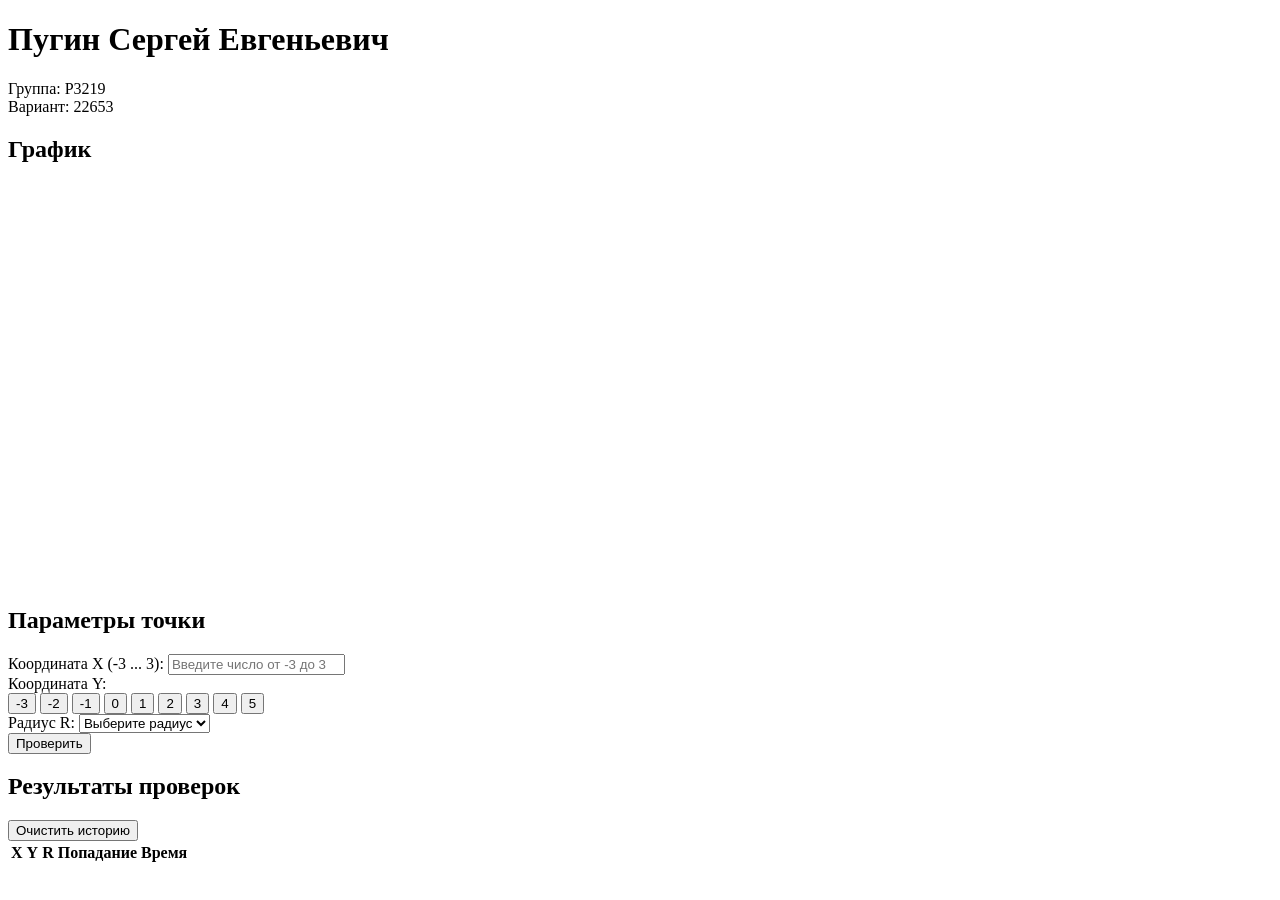
==== 3_Web/lab1/src/index.html @ e9182928 "Move index.html to lab1 directory structure" ====
<!doctype html>
<html lang="ru">
  <head>
    <meta charset="UTF-8" />
    <meta name="viewport" content="width=device-width, initial-scale=1.0" />
    <title>Лабораторная работа №1 | Веб-программирование</title>
    <link rel="stylesheet" href="assets/css/style.css" />
    <!--<style>
        /* TODO: сюда нужно будет добавить стили, если надо строго по ТЗ */
    </style>-->
    <script type="module" src="assets/js/main.js"></script>
  </head>
  <body>
    <header id="header">
      <h1 class="author">Пугин Сергей Евгеньевич</h1>
      <div class="group">Группа: P3219</div>
      <div class="var">Вариант: 22653</div>
    </header>

    <main class="content">
      <section class="card graph">
        <h2>График</h2>
        <canvas id="graph" width="400" height="400">
          В вашем браузере Canvas не поддерживается
        </canvas>
      </section>

      <section class="card points">
        <h2>Параметры точки</h2>
        <form id="point-form" novalidate>
          <div class="form-row x">
            <label for="x-val">Координата X (-3 ... 3):</label>
            <input
              type="text"
              id="x-val"
              name="x"
              placeholder="Введите число от -3 до 3"
              autocomplete="off"
            />
          </div>
          <div class="form-row y">
            <label>Координата Y:</label>
            <div class="buttons-row">
              <button type="button" class="y-btn" value="-3">-3</button>
              <button type="button" class="y-btn" value="-2">-2</button>
              <button type="button" class="y-btn" value="-1">-1</button>
              <button type="button" class="y-btn" value="0">0</button>
              <button type="button" class="y-btn" value="1">1</button>
              <button type="button" class="y-btn" value="2">2</button>
              <button type="button" class="y-btn" value="3">3</button>
              <button type="button" class="y-btn" value="4">4</button>
              <button type="button" class="y-btn" value="5">5</button>
            </div>
            <input type="hidden" id="y-val" name="y" value="" />
          </div>
          <div class="form-row r">
            <label for="r-val">Радиус R:</label>
            <select id="r-val" name="r">
              <option value="" disabled selected>Выберите радиус</option>
              <option value="1">1</option>
              <option value="2">2</option>
              <option value="3">3</option>
              <option value="4">4</option>
              <option value="5">5</option>
            </select>
          </div>

          <div id="error-box" class="error"></div>

          <button type="submit" class="submit-btn">Проверить</button>
        </form>
      </section>
    </main>

    <section class="results">
      <div class="toolbar">
        <h2>Результаты проверок</h2>
        <button type="button" id="clear-btn">Очистить историю</button>
      </div>

      <table>
        <thead>
          <tr>
            <th>X</th>
            <th>Y</th>
            <th>R</th>
            <th>Попадание</th>
            <th>Время </th>
          </tr>
        </thead>
        <tbody id="history"></tbody>
      </table>
    </section>
  </body>
</html>
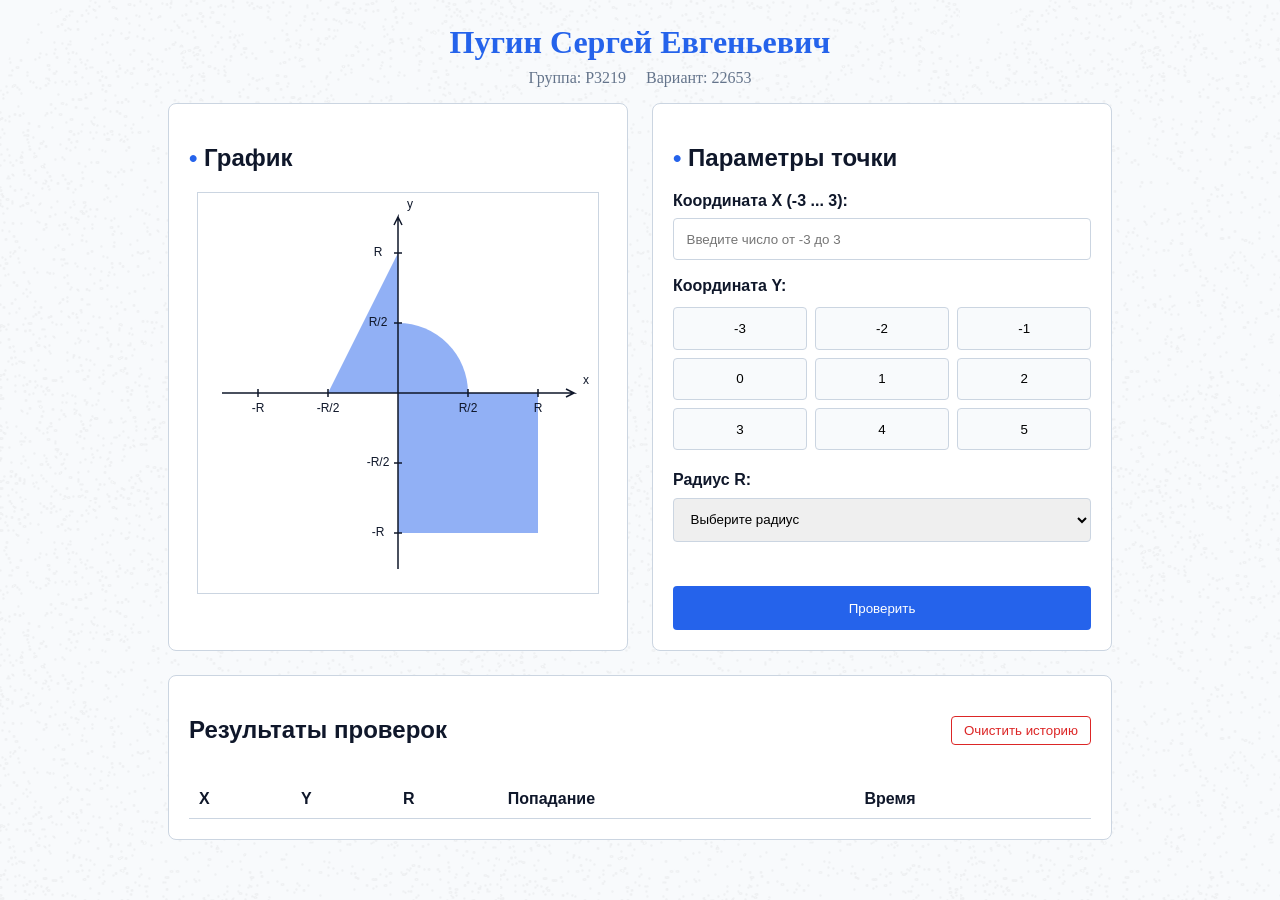
==== commit 1d6b14fd: "style: auto-format via `.editorconfig` [skip ci]" ====
--- a/3_Web/lab1/src/index.html
+++ b/3_Web/lab1/src/index.html
@@ -1,95 +1,92 @@
 <!doctype html>
 <html lang="ru">
-  <head>
-    <meta charset="UTF-8" />
-    <meta name="viewport" content="width=device-width, initial-scale=1.0" />
-    <title>Лабораторная работа №1 | Веб-программирование</title>
-    <link rel="stylesheet" href="assets/css/style.css" />
-    <!--<style>
+
+<head>
+  <meta charset="UTF-8" />
+  <meta name="viewport" content="width=device-width, initial-scale=1.0" />
+  <title>Лабораторная работа №1 | Веб-программирование</title>
+  <link rel="stylesheet" href="assets/css/style.css" />
+  <!--<style>
         /* TODO: сюда нужно будет добавить стили, если надо строго по ТЗ */
     </style>-->
-    <script type="module" src="assets/js/main.js"></script>
-  </head>
-  <body>
-    <header id="header">
-      <h1 class="author">Пугин Сергей Евгеньевич</h1>
-      <div class="group">Группа: P3219</div>
-      <div class="var">Вариант: 22653</div>
-    </header>
+  <script type="module" src="assets/js/main.js"></script>
+</head>
 
-    <main class="content">
-      <section class="card graph">
-        <h2>График</h2>
-        <canvas id="graph" width="400" height="400">
-          В вашем браузере Canvas не поддерживается
-        </canvas>
-      </section>
+<body>
+  <header id="header">
+    <h1 class="author">Пугин Сергей Евгеньевич</h1>
+    <div class="group">Группа: P3219</div>
+    <div class="var">Вариант: 22653</div>
+  </header>
 
-      <section class="card points">
-        <h2>Параметры точки</h2>
-        <form id="point-form" novalidate>
-          <div class="form-row x">
-            <label for="x-val">Координата X (-3 ... 3):</label>
-            <input
-              type="text"
-              id="x-val"
-              name="x"
-              placeholder="Введите число от -3 до 3"
-              autocomplete="off"
-            />
+  <main class="content">
+    <section class="card graph">
+      <h2>График</h2>
+      <canvas id="graph" width="400" height="400">
+        В вашем браузере Canvas не поддерживается
+      </canvas>
+    </section>
+
+    <section class="card points">
+      <h2>Параметры точки</h2>
+      <form id="point-form" novalidate>
+        <div class="form-row x">
+          <label for="x-val">Координата X (-3 ... 3):</label>
+          <input type="text" id="x-val" name="x" placeholder="Введите число от -3 до 3" autocomplete="off" />
+        </div>
+        <div class="form-row y">
+          <label>Координата Y:</label>
+          <div class="buttons-row">
+            <button type="button" class="y-btn" value="-3">-3</button>
+            <button type="button" class="y-btn" value="-2">-2</button>
+            <button type="button" class="y-btn" value="-1">-1</button>
+            <button type="button" class="y-btn" value="0">0</button>
+            <button type="button" class="y-btn" value="1">1</button>
+            <button type="button" class="y-btn" value="2">2</button>
+            <button type="button" class="y-btn" value="3">3</button>
+            <button type="button" class="y-btn" value="4">4</button>
+            <button type="button" class="y-btn" value="5">5</button>
           </div>
-          <div class="form-row y">
-            <label>Координата Y:</label>
-            <div class="buttons-row">
-              <button type="button" class="y-btn" value="-3">-3</button>
-              <button type="button" class="y-btn" value="-2">-2</button>
-              <button type="button" class="y-btn" value="-1">-1</button>
-              <button type="button" class="y-btn" value="0">0</button>
-              <button type="button" class="y-btn" value="1">1</button>
-              <button type="button" class="y-btn" value="2">2</button>
-              <button type="button" class="y-btn" value="3">3</button>
-              <button type="button" class="y-btn" value="4">4</button>
-              <button type="button" class="y-btn" value="5">5</button>
-            </div>
-            <input type="hidden" id="y-val" name="y" value="" />
-          </div>
-          <div class="form-row r">
-            <label for="r-val">Радиус R:</label>
-            <select id="r-val" name="r">
-              <option value="" disabled selected>Выберите радиус</option>
-              <option value="1">1</option>
-              <option value="2">2</option>
-              <option value="3">3</option>
-              <option value="4">4</option>
-              <option value="5">5</option>
-            </select>
-          </div>
+          <input type="hidden" id="y-val" name="y" value="" />
+        </div>
+        <div class="form-row r">
+          <label for="r-val">Радиус R:</label>
+          <select id="r-val" name="r">
+            <option value="" disabled selected>Выберите радиус</option>
+            <option value="1">1</option>
+            <option value="2">2</option>
+            <option value="3">3</option>
+            <option value="4">4</option>
+            <option value="5">5</option>
+          </select>
+        </div>
 
-          <div id="error-box" class="error"></div>
+        <div id="error-box" class="error"></div>
 
-          <button type="submit" class="submit-btn">Проверить</button>
-        </form>
-      </section>
-    </main>
+        <button type="submit" class="submit-btn">Проверить</button>
+      </form>
+    </section>
+  </main>
 
-    <section class="results">
-      <div class="toolbar">
-        <h2>Результаты проверок</h2>
-        <button type="button" id="clear-btn">Очистить историю</button>
-      </div>
+  <section class="results">
+    <div class="toolbar">
+      <h2>Результаты проверок</h2>
+      <button type="button" id="clear-btn">Очистить историю</button>
+    </div>
 
-      <table>
-        <thead>
-          <tr>
-            <th>X</th>
-            <th>Y</th>
-            <th>R</th>
-            <th>Попадание</th>
-            <th>Время </th>
-          </tr>
-        </thead>
-        <tbody id="history"></tbody>
-      </table>
-    </section>
-  </body>
+    <table>
+      <thead>
+        <tr>
+          <th>X</th>
+          <th>Y</th>
+          <th>R</th>
+          <th>Попадание</th>
+          <th>Время </th>
+        </tr>
+      </thead>
+      <tbody id="history"></tbody>
+    </table>
+  </section>
+</body>
+
 </html>
--- a/3_Web/lab1/src/assets/css/style.css
+++ b/3_Web/lab1/src/assets/css/style.css
@@ -0,0 +1,193 @@
+:root {
+  --bg-page: #f8fafc;
+  --bg-card: #ffffff;
+  --text-main: #0f172a;
+  --text-muted: #64748b;
+  --border-color: #cbd5e1;
+
+  --accent: #2563eb;
+  --accent-hover: #1d4ed8;
+  --color-green: #16a34a;
+  --color-red: #dc2626;
+
+  --graph-figure: rgba(37, 99, 235, 0.5);
+}
+
+*,
+*::before,
+*::after {
+  box-sizing: border-box;
+}
+
+body {
+  background-color: var(--bg-page);
+  background-image: url('../images/background.webp');
+  color: var(--text-main);
+  font-family: sans-serif;
+}
+
+#header {
+  font-family: cursive;
+  font-size: 16px;
+  color: var(--accent);
+  text-align: center;
+  padding: 16px;
+}
+
+#header>.author {
+  margin: 0 0 8px 0;
+}
+
+.group,
+.var {
+  display: inline-block;
+  margin: 0 8px 0;
+  color: var(--text-muted);
+}
+
+.content {
+  display: flex;
+  justify-content: center;
+  gap: 24px;
+  flex-wrap: wrap;
+}
+
+.card {
+  background-color: var(--bg-card);
+  border: 1px solid var(--border-color);
+  border-radius: 8px;
+  padding: 20px;
+  flex: 1 1 400px;
+  max-width: 460px;
+}
+
+.card>h2::before {
+  content: "• ";
+  color: var(--accent);
+}
+
+#graph {
+  display: block;
+  margin: auto;
+  border: 1px solid var(--border-color);
+  background-color: var(--bg-card);
+}
+
+.form-row {
+  margin-bottom: 4%;
+}
+
+.form-row>label {
+  display: block;
+  margin-bottom: 2%;
+  font-weight: bold;
+}
+
+.form-row>input[type="text"],
+.form-row>select {
+  width: 100%;
+  padding: 3%;
+  border: 1px solid var(--border-color);
+  border-radius: 4px;
+}
+
+.buttons-row {
+  display: flex;
+  flex-wrap: wrap;
+  gap: 2%;
+}
+
+.y-btn {
+  flex: 1 0 28%;
+  padding: 3%;
+  margin: 1% 0;
+  background-color: var(--bg-page);
+  border: 1px solid var(--border-color);
+  border-radius: 4px;
+  cursor: pointer;
+  transition: all 0.2s ease-in-out;
+}
+
+.y-btn:hover {
+  background-color: var(--border-color);
+}
+
+.y-btn.active {
+  background-color: var(--accent);
+  color: var(--bg-card);
+}
+
+.submit-btn {
+  width: 100%;
+  padding: 3.5%;
+  background-color: var(--accent);
+  color: var(--bg-card);
+  border: none;
+  border-radius: 4px;
+  cursor: pointer;
+}
+
+.submit-btn:hover {
+  background-color: var(--accent-hover);
+}
+
+/*TODO: check*/
+.error {
+  color: var(--color-red);
+  margin: 2% 0;
+  min-height: 1.2em;
+}
+
+.results {
+  max-width: 944px;
+  margin: 24px auto 0 auto;
+  background-color: var(--bg-card);
+  border: 1px solid var(--border-color);
+  border-radius: 8px;
+  padding: 20px;
+  overflow-x: auto;
+}
+
+.toolbar {
+  display: flex;
+  justify-content: space-between;
+  align-items: center;
+  margin-bottom: 16px;
+}
+
+#clear-btn {
+  padding: 6px 12px;
+  background-color: transparent;
+  color: var(--color-red);
+  border: 1px solid var(--color-red);
+  border-radius: 4px;
+  cursor: pointer;
+  transition: all 0.2s ease-in-out;
+}
+
+#clear-btn:hover {
+  background-color: var(--color-red);
+  color: var(--bg-card);
+}
+
+table {
+  width: 100%;
+  border-collapse: collapse;
+  text-align: left;
+}
+
+th,
+td {
+  padding: 10px;
+  border-bottom: 1px solid var(--border-color);
+}
+
+.hit-yes {
+  color: var(--color-green);
+  font-weight: bold;
+}
+
+.hit-no {
+  color: var(--color-red);
+  font-weight: bold;
+}
